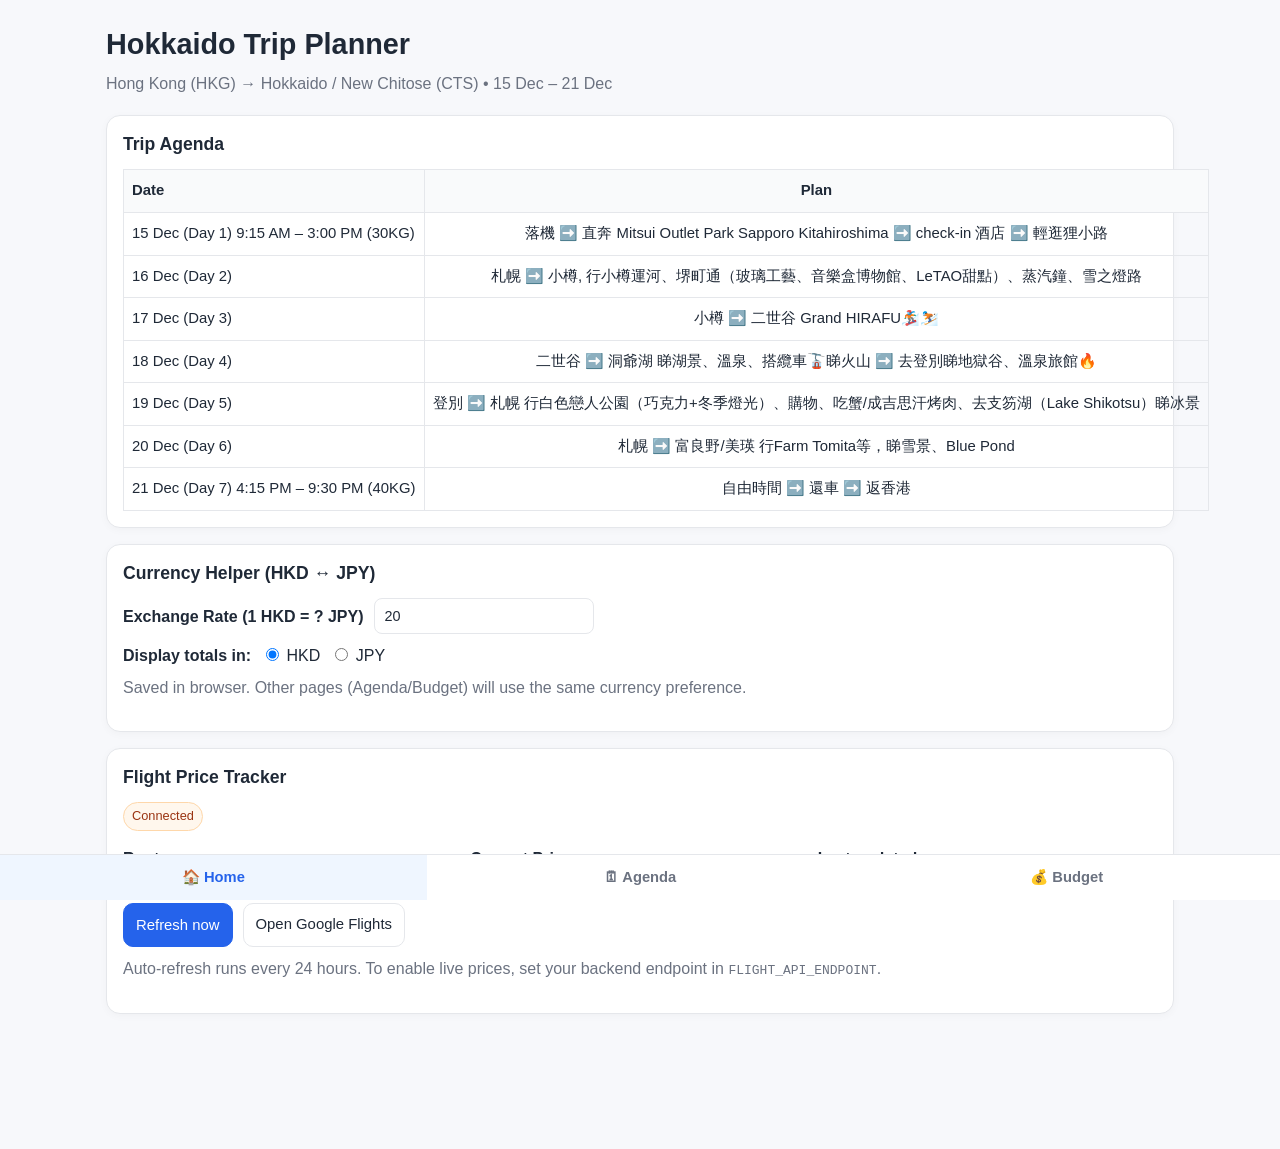
==== index.html @ 7d097be0 "Update itinerary details in index.html" ====
<!DOCTYPE html>
<html lang="en">
<head>
  <meta charset="UTF-8" />
  <meta name="viewport" content="width=device-width, initial-scale=1.0" />
  <meta name="theme-color" content="#2563eb" />
  <link rel="manifest" href="./manifest.json" />
  <title>Hokkaido Trip Planner • Home</title>

  <style>
    :root{
      --bg:#f7f8fb;
      --card:#ffffff;
      --text:#1f2937;
      --muted:#6b7280;
      --line:#e5e7eb;
      --brand:#2563eb;
      --brand-soft:#eff6ff;
    }

    *{box-sizing:border-box}

    body{
      margin:0;
      background:var(--bg);
      color:var(--text);
      font-family:Arial, Helvetica, sans-serif;
      line-height:1.45;
      padding-bottom:calc(72px + env(safe-area-inset-bottom));
    }

    .container{
      max-width:1100px;
      margin:24px auto;
      padding:0 16px 24px;
    }

    h1{margin:0 0 6px;font-size:1.8rem}
    .subtitle{color:var(--muted); margin-bottom:20px}

    .card{
      background:var(--card);
      border:1px solid var(--line);
      border-radius:14px;
      padding:16px;
      margin-bottom:16px;
      box-shadow:0 2px 8px rgba(0,0,0,0.03);
    }

    h2{
      font-size:1.1rem;
      margin:0 0 12px;
    }

    table{
      width:100%;
      border-collapse:collapse;
      font-size:0.93rem;
    }
    th, td{
      border:1px solid var(--line);
      padding:10px 8px;
      text-align:center;
      vertical-align:middle;
      white-space:nowrap;
    }
    th{
      background:#f9fafb;
      font-weight:700;
    }
    td:first-child, th:first-child{
      text-align:left;
      min-width:180px;
    }

    select, button, a.btn, input{
      border:1px solid var(--line);
      border-radius:10px;
      padding:10px 12px;
      font-size:0.93rem;
      background:#fff;
      color:var(--text);
      text-decoration:none;
      display:inline-block;
    }

    button, a.btn, select{
      cursor:pointer;
      min-height:44px;
    }

    button.primary{
      background:var(--brand);
      color:#fff;
      border-color:var(--brand);
    }

    :focus-visible{
      outline:3px solid #93c5fd;
      outline-offset:2px;
    }

    .row{
      display:flex;
      gap:10px;
      flex-wrap:wrap;
      align-items:center;
    }

    .muted{color:var(--muted)}

    .flight-status{
      display:inline-block;
      font-size:0.8rem;
      padding:4px 8px;
      border-radius:999px;
      background:#fff7ed;
      color:#9a3412;
      border:1px solid #fed7aa;
      margin-bottom:8px;
    }

    .flight-grid{
      display:grid;
      grid-template-columns:repeat(auto-fit,minmax(180px,1fr));
      gap:8px;
      margin:8px 0 10px;
    }

    input[type="number"]{
      width:100%;
      padding:9px 10px;
      border:1px solid var(--line);
      border-radius:8px;
      font-size:0.9rem;
    }

    /* Bottom Nav */
    .bottom-nav{
      position:fixed;
      left:0;
      right:0;
      bottom:0;
      display:grid;
      grid-template-columns:repeat(3,1fr);
      background:#fff;
      border-top:1px solid var(--line);
      z-index:999;
      padding-bottom:env(safe-area-inset-bottom);
    }

    .bottom-nav a{
      text-align:center;
      padding:12px 6px;
      text-decoration:none;
      color:#6b7280;
      font-weight:600;
      font-size:0.92rem;
    }

    .bottom-nav a.active{
      color:var(--brand);
      background:var(--brand-soft);
    }

    @media (max-width:640px){
      .row > *{width:100%}
      button, a.btn, select{width:100%}
      th, td{white-space:normal}
      td:first-child, th:first-child{min-width:unset}
    }
  </style>
</head>
<body data-page="home">
  <div class="container">
    <h1>Hokkaido Trip Planner</h1>
    <div class="subtitle">Hong Kong (HKG) → Hokkaido / New Chitose (CTS) • 15 Dec – 21 Dec</div>

    <!-- 1) Trip Agenda -->
    <section class="card">
      <h2>Trip Agenda</h2>
      <table>
        <thead>
          <tr><th>Date</th><th>Plan</th></tr>
        </thead>
        <tbody>
          <tr><td>15 Dec (Day 1) 9:15 AM – 3:00 PM (30KG)</td><td>落機 ➡️ 直奔 Mitsui Outlet Park Sapporo Kitahiroshima ➡️ check-in 酒店 ➡️ 輕逛狸小路</td></tr>
          <tr><td>16 Dec (Day 2)</td><td>札幌 ➡️ 小樽, 行小樽運河、堺町通（玻璃工藝、音樂盒博物館、LeTAO甜點）、蒸汽鐘、雪之燈路</td></tr>
          <tr><td>17 Dec (Day 3)</td><td>小樽 ➡️ 二世谷 Grand HIRAFU🏂⛷️</td></tr>
          <tr><td>18 Dec (Day 4)</td><td>二世谷 ➡️ 洞爺湖 睇湖景、溫泉、搭纜車🚡睇火山 ➡️ 去登別睇地獄谷、溫泉旅館🔥</td></tr>
          <tr><td>19 Dec (Day 5)</td><td>登別 ➡️ 札幌 行白色戀人公園（巧克力+冬季燈光）、購物、吃蟹/成吉思汗烤肉、去支笏湖（Lake Shikotsu）睇冰景</td></tr>
          <tr><td>20 Dec (Day 6)</td><td>札幌 ➡️ 富良野/美瑛 行Farm Tomita等，睇雪景、Blue Pond</td></tr>
          <tr><td>21 Dec (Day 7) 4:15 PM – 9:30 PM (40KG)</td><td>自由時間 ➡️ 還車 ➡️ 返香港</td></tr>
        </tbody>
      </table>
    </section>

    <!-- 2) Currency Helper -->
    <section class="card">
      <h2>Currency Helper (HKD ↔ JPY)</h2>
      <div class="row">
        <label for="fxRate"><strong>Exchange Rate (1 HKD = ? JPY)</strong></label>
        <input id="fxRate" type="number" min="0.01" step="0.0001" value="20" style="max-width:220px;" aria-label="Exchange rate from HKD to JPY" />
      </div>

      <div class="row" style="margin-top:10px;">
        <strong>Display totals in:</strong>
        <label><input type="radio" name="displayCurrency" value="HKD" checked /> HKD</label>
        <label><input type="radio" name="displayCurrency" value="JPY" /> JPY</label>
      </div>

      <p class="muted" style="margin-top:8px;">
        Saved in browser. Other pages (Agenda/Budget) will use the same currency preference.
      </p>
    </section>

    <!-- 3) Flight Price Tracker -->
    <section class="card">
      <h2>Flight Price Tracker</h2>
      <div id="flightStatus" class="flight-status" role="status" aria-live="polite">Not connected</div>

      <div class="flight-grid">
        <div><strong>Route:</strong><br>HKG ↔ CTS • 15 Dec → 21 Dec</div>
        <div><strong>Current Price:</strong><br><span id="flightPrice">HKD --</span></div>
        <div><strong>Last updated:</strong><br><span id="flightUpdated">--</span></div>
      </div>

      <div class="row">
        <button id="refreshFlight" class="primary" aria-label="Refresh flight price now">Refresh now</button>
        <a class="btn" target="_blank" rel="noopener noreferrer" href="https://www.google.com/travel/flights">Open Google Flights</a>
      </div>

      <p class="muted" style="margin-top:10px;">
        Auto-refresh runs every 24 hours. To enable live prices, set your backend endpoint in <code>FLIGHT_API_ENDPOINT</code>.
      </p>
    </section>
  </div>

  <!-- Bottom Navigation -->
  <nav class="bottom-nav" aria-label="Bottom Navigation">
    <a href="./index.html" data-page="home" class="active">🏠 Home</a>
    <a href="./agenda.html" data-page="agenda">🗓 Agenda</a>
    <a href="./budget.html" data-page="budget">💰 Budget</a>
  </nav>

  <script>
    // -----------------------------
    // Storage keys
    // -----------------------------
    const FX_KEY = "hokkaido_trip_fx_v1";

    // -----------------------------
    // Helpers
    // -----------------------------
    function readJSON(key, fallback) {
      try {
        const raw = localStorage.getItem(key);
        return raw ? JSON.parse(raw) : fallback;
      } catch {
        return fallback;
      }
    }

    function writeJSON(key, data) {
      localStorage.setItem(key, JSON.stringify(data));
    }

    function hkd(v) {
      return "HKD " + (Number(v) || 0).toLocaleString(undefined, { maximumFractionDigits: 2 });
    }

    function jpy(v) {
      return "JPY " + Math.round(Number(v) || 0).toLocaleString();
    }

    // -----------------------------
    // Currency helper
    // -----------------------------
    const fxRateInput = document.getElementById("fxRate");
    const displayCurrencyRadios = Array.from(document.querySelectorAll("input[name='displayCurrency']"));

    let fxState = readJSON(FX_KEY, { rate: 20, display: "HKD" });
    fxRateInput.value = fxState.rate || 20;
    displayCurrencyRadios.forEach(r => r.checked = r.value === (fxState.display || "HKD"));

    function fxRate() {
      return Math.max(0.0001, Number(fxRateInput.value) || 20);
    }

    function displayCurrency() {
      const selected = displayCurrencyRadios.find(r => r.checked);
      return selected ? selected.value : "HKD";
    }

    function jpyFromHkd(hkdValue) {
      return (Number(hkdValue) || 0) * fxRate();
    }

    function displayMoney(hkdValue) {
      return displayCurrency() === "JPY"
        ? jpy(jpyFromHkd(hkdValue))
        : hkd(hkdValue);
    }

    function saveFxState() {
      writeJSON(FX_KEY, {
        rate: fxRate(),
        display: displayCurrency()
      });
    }

    // -----------------------------
    // Flight tracker
    // -----------------------------
    const FLIGHT_API_ENDPOINT = "./flight.json";
    const AUTO_REFRESH_MS = 24 * 60 * 60 * 1000;

    const flightStatus = document.getElementById("flightStatus");
    const flightPrice = document.getElementById("flightPrice");
    const flightUpdated = document.getElementById("flightUpdated");
    const refreshFlightBtn = document.getElementById("refreshFlight");

    let lastFlightPriceHKD = null;

    function renderFlightPrice() {
      flightPrice.textContent =
        lastFlightPriceHKD == null ? "HKD --" : displayMoney(lastFlightPriceHKD);
    }

    async function refreshFlightPrice() {
      try {
        flightStatus.textContent = "Loading...";
        const res = await fetch(`${FLIGHT_API_ENDPOINT}?t=${Date.now()}`, { cache: "no-store" });
        if (!res.ok) throw new Error("HTTP " + res.status);

        const data = await res.json();
        lastFlightPriceHKD = Number(data.priceHKD ?? 0);

        renderFlightPrice();
        flightUpdated.textContent = data.updatedAt ?? new Date().toLocaleString();
        flightStatus.textContent = "Connected";
      } catch (e) {
        flightStatus.textContent = "Error";
      }
    }

    // FX changes should only re-render price display, not re-fetch API
    fxRateInput.addEventListener("input", () => {
      saveFxState();
      renderFlightPrice();
    });

    displayCurrencyRadios.forEach(r => {
      r.addEventListener("change", () => {
        saveFxState();
        renderFlightPrice();
      });
    });

    refreshFlightBtn.addEventListener("click", refreshFlightPrice);

    setInterval(refreshFlightPrice, AUTO_REFRESH_MS);

    document.addEventListener("visibilitychange", () => {
      if (!document.hidden) refreshFlightPrice();
    });

    // initial
    renderFlightPrice();
    refreshFlightPrice();

    // -----------------------------
    // PWA service worker
    // -----------------------------
    if ("serviceWorker" in navigator) {
      window.addEventListener("load", () => {
        navigator.serviceWorker
          .register("./service-worker.js")
          .catch(err => console.warn("Service Worker registration failed:", err));
      });
    }
  </script>
</body>
</html>
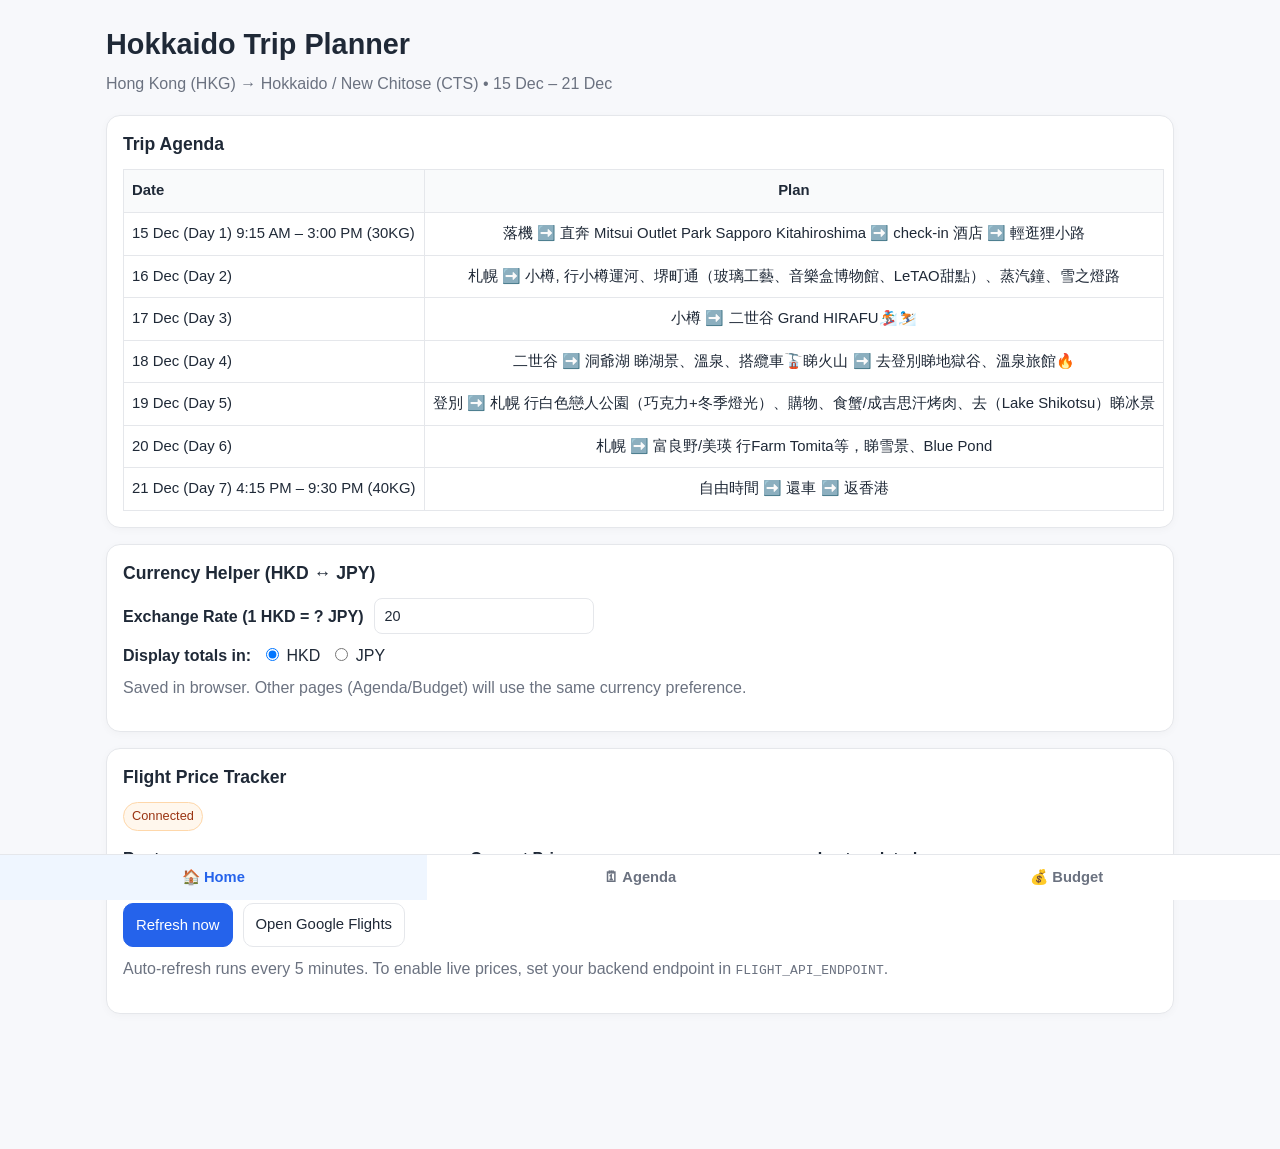
==== commit 33d49da5: "Update itinerary details and auto-refresh interval" ====
--- a/index.html
+++ b/index.html
@@ -188,7 +188,7 @@
           <tr><td>16 Dec (Day 2)</td><td>札幌 ➡️ 小樽, 行小樽運河、堺町通（玻璃工藝、音樂盒博物館、LeTAO甜點）、蒸汽鐘、雪之燈路</td></tr>
           <tr><td>17 Dec (Day 3)</td><td>小樽 ➡️ 二世谷 Grand HIRAFU🏂⛷️</td></tr>
           <tr><td>18 Dec (Day 4)</td><td>二世谷 ➡️ 洞爺湖 睇湖景、溫泉、搭纜車🚡睇火山 ➡️ 去登別睇地獄谷、溫泉旅館🔥</td></tr>
-          <tr><td>19 Dec (Day 5)</td><td>登別 ➡️ 札幌 行白色戀人公園（巧克力+冬季燈光）、購物、吃蟹/成吉思汗烤肉、去支笏湖（Lake Shikotsu）睇冰景</td></tr>
+          <tr><td>19 Dec (Day 5)</td><td>登別 ➡️ 札幌 行白色戀人公園（巧克力+冬季燈光）、購物、食蟹/成吉思汗烤肉、去（Lake Shikotsu）睇冰景</td></tr>
           <tr><td>20 Dec (Day 6)</td><td>札幌 ➡️ 富良野/美瑛 行Farm Tomita等，睇雪景、Blue Pond</td></tr>
           <tr><td>21 Dec (Day 7) 4:15 PM – 9:30 PM (40KG)</td><td>自由時間 ➡️ 還車 ➡️ 返香港</td></tr>
         </tbody>
@@ -231,7 +231,7 @@
       </div>
 
       <p class="muted" style="margin-top:10px;">
-        Auto-refresh runs every 24 hours. To enable live prices, set your backend endpoint in <code>FLIGHT_API_ENDPOINT</code>.
+        Auto-refresh runs every 5 minutes. To enable live prices, set your backend endpoint in <code>FLIGHT_API_ENDPOINT</code>.
       </p>
     </section>
   </div>
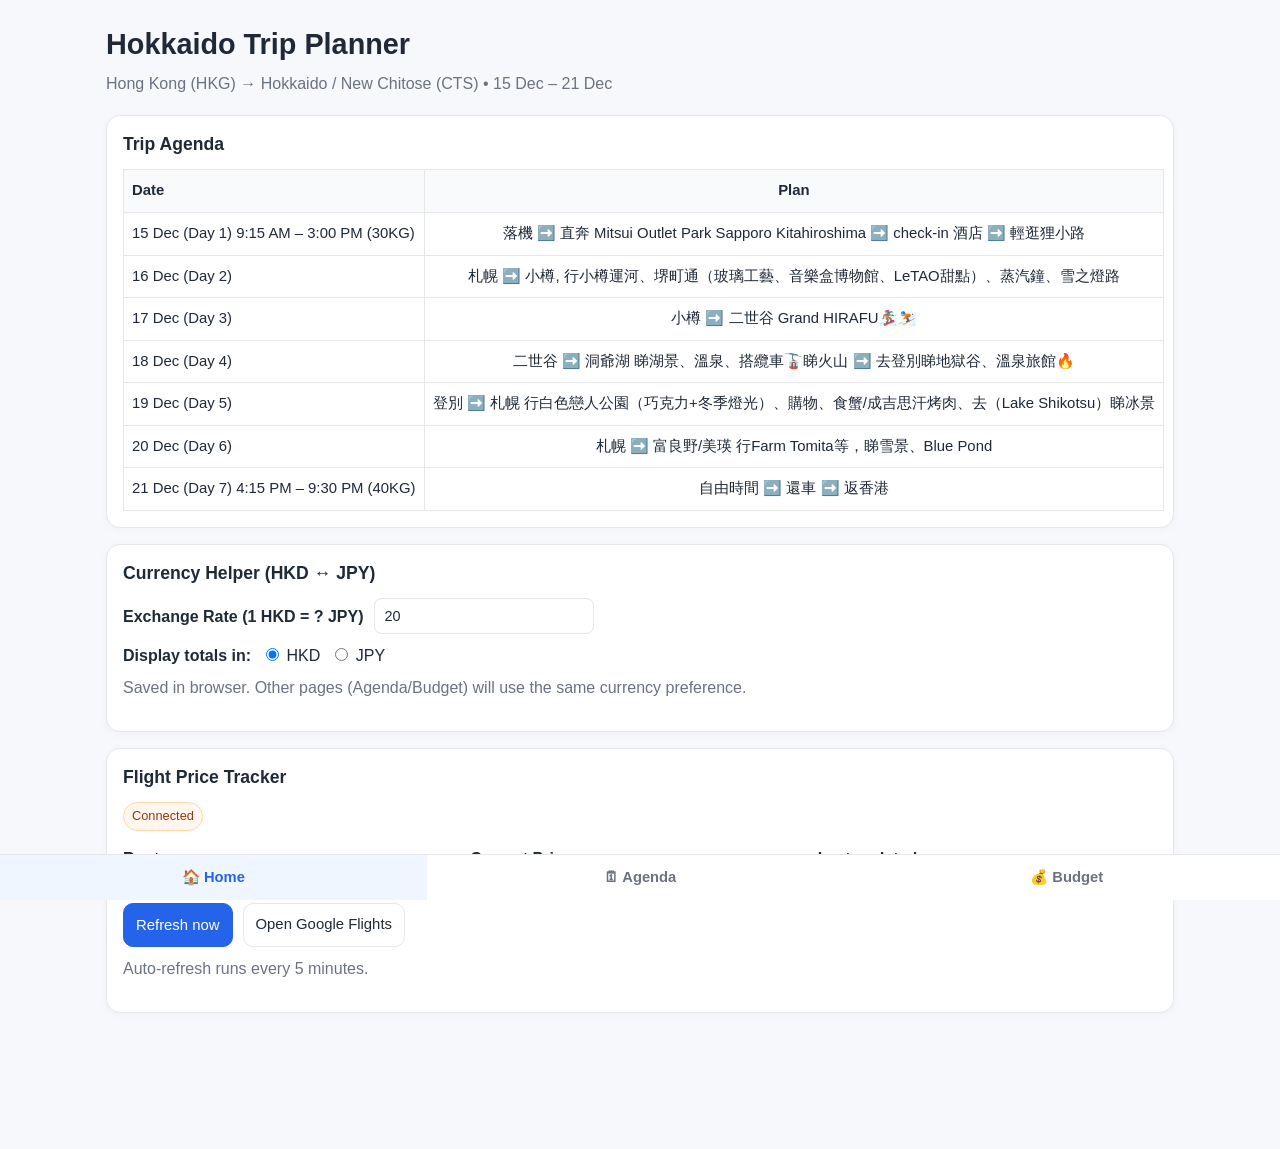
==== commit aa81b328: "Update auto-refresh message in index.html Removed instruction for setting backend endpoint in the au" ====
--- a/index.html
+++ b/index.html
@@ -231,7 +231,7 @@
       </div>
 
       <p class="muted" style="margin-top:10px;">
-        Auto-refresh runs every 5 minutes. To enable live prices, set your backend endpoint in <code>FLIGHT_API_ENDPOINT</code>.
+        Auto-refresh runs every 5 minutes.
       </p>
     </section>
   </div>
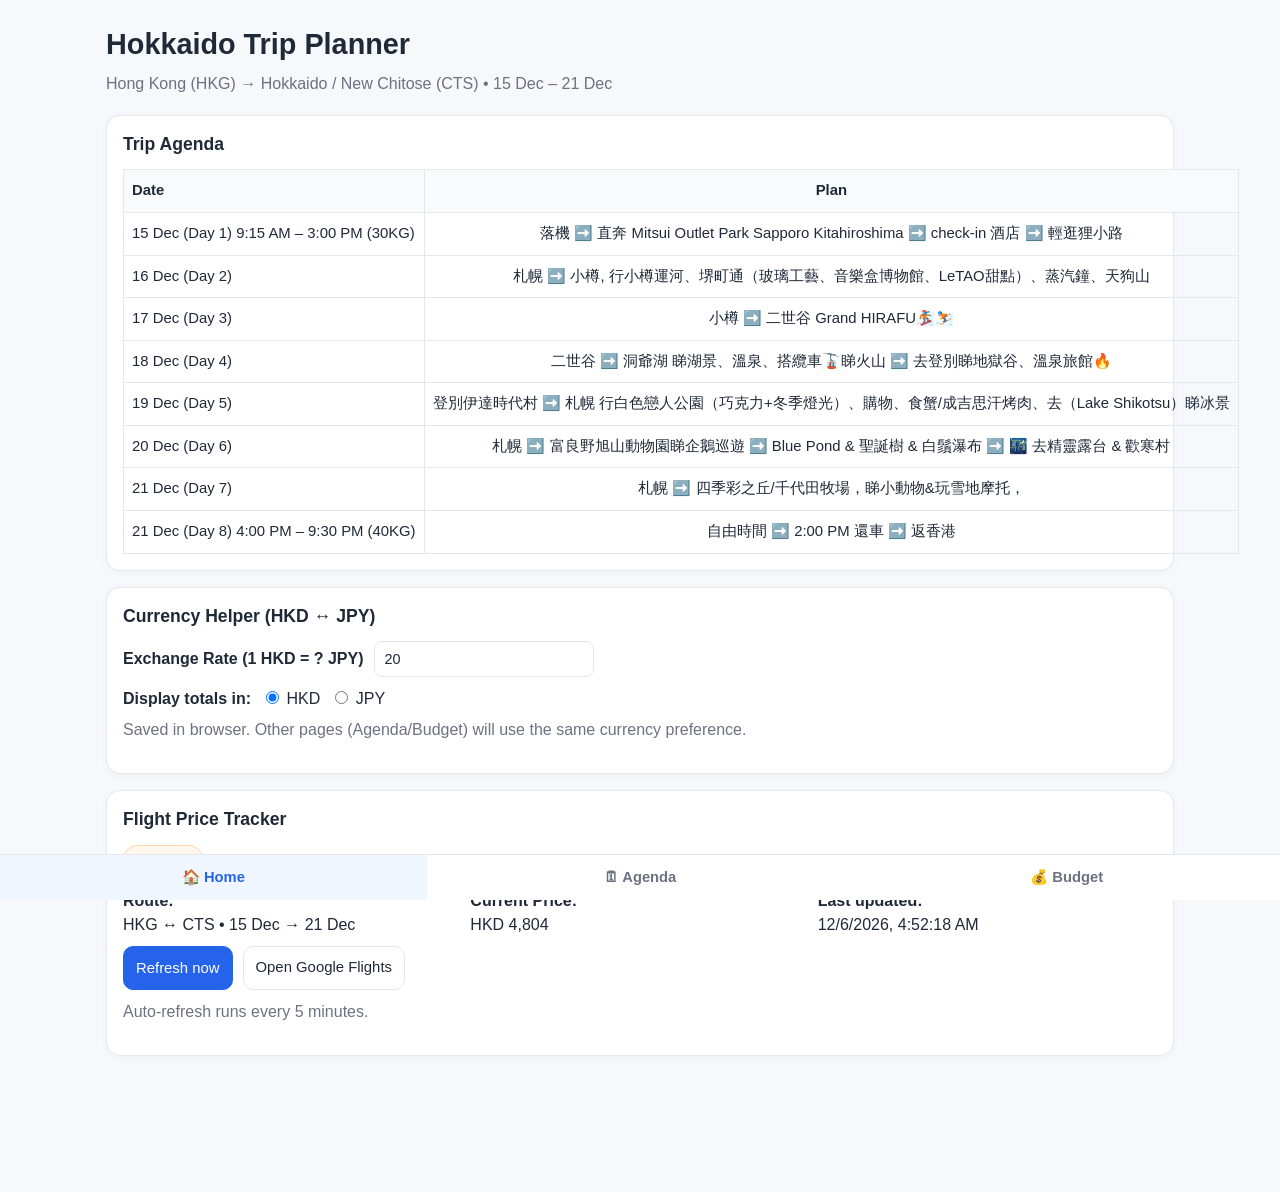
==== commit 5e18dc5e: "Update itinerary details for December trip" ====
--- a/index.html
+++ b/index.html
@@ -185,12 +185,13 @@
         </thead>
         <tbody>
           <tr><td>15 Dec (Day 1) 9:15 AM – 3:00 PM (30KG)</td><td>落機 ➡️ 直奔 Mitsui Outlet Park Sapporo Kitahiroshima ➡️ check-in 酒店 ➡️ 輕逛狸小路</td></tr>
-          <tr><td>16 Dec (Day 2)</td><td>札幌 ➡️ 小樽, 行小樽運河、堺町通（玻璃工藝、音樂盒博物館、LeTAO甜點）、蒸汽鐘、雪之燈路</td></tr>
+          <tr><td>16 Dec (Day 2)</td><td>札幌 ➡️ 小樽, 行小樽運河、堺町通（玻璃工藝、音樂盒博物館、LeTAO甜點）、蒸汽鐘、天狗山</td></tr>
           <tr><td>17 Dec (Day 3)</td><td>小樽 ➡️ 二世谷 Grand HIRAFU🏂⛷️</td></tr>
           <tr><td>18 Dec (Day 4)</td><td>二世谷 ➡️ 洞爺湖 睇湖景、溫泉、搭纜車🚡睇火山 ➡️ 去登別睇地獄谷、溫泉旅館🔥</td></tr>
-          <tr><td>19 Dec (Day 5)</td><td>登別 ➡️ 札幌 行白色戀人公園（巧克力+冬季燈光）、購物、食蟹/成吉思汗烤肉、去（Lake Shikotsu）睇冰景</td></tr>
-          <tr><td>20 Dec (Day 6)</td><td>札幌 ➡️ 富良野/美瑛 行Farm Tomita等，睇雪景、Blue Pond</td></tr>
-          <tr><td>21 Dec (Day 7) 4:15 PM – 9:30 PM (40KG)</td><td>自由時間 ➡️ 還車 ➡️ 返香港</td></tr>
+          <tr><td>19 Dec (Day 5)</td><td>登別伊達時代村 ➡️ 札幌 行白色戀人公園（巧克力+冬季燈光）、購物、食蟹/成吉思汗烤肉、去（Lake Shikotsu）睇冰景</td></tr>
+          <tr><td>20 Dec (Day 6)</td><td>札幌 ➡️ 富良野旭山動物園睇企鵝巡遊 ➡️ Blue Pond & 聖誕樹 & 白鬚瀑布 ➡️ 🌃 去精靈露台 & 歡寒村</td></tr>
+          <tr><td>21 Dec (Day 7)</td><td>札幌 ➡️ 四季彩之丘/千代田牧場，睇小動物&玩雪地摩托，</td></tr>
+          <tr><td>21 Dec (Day 8) 4:00 PM – 9:30 PM (40KG)</td><td>自由時間 ➡️ 2:00 PM 還車 ➡️ 返香港</td></tr>
         </tbody>
       </table>
     </section>
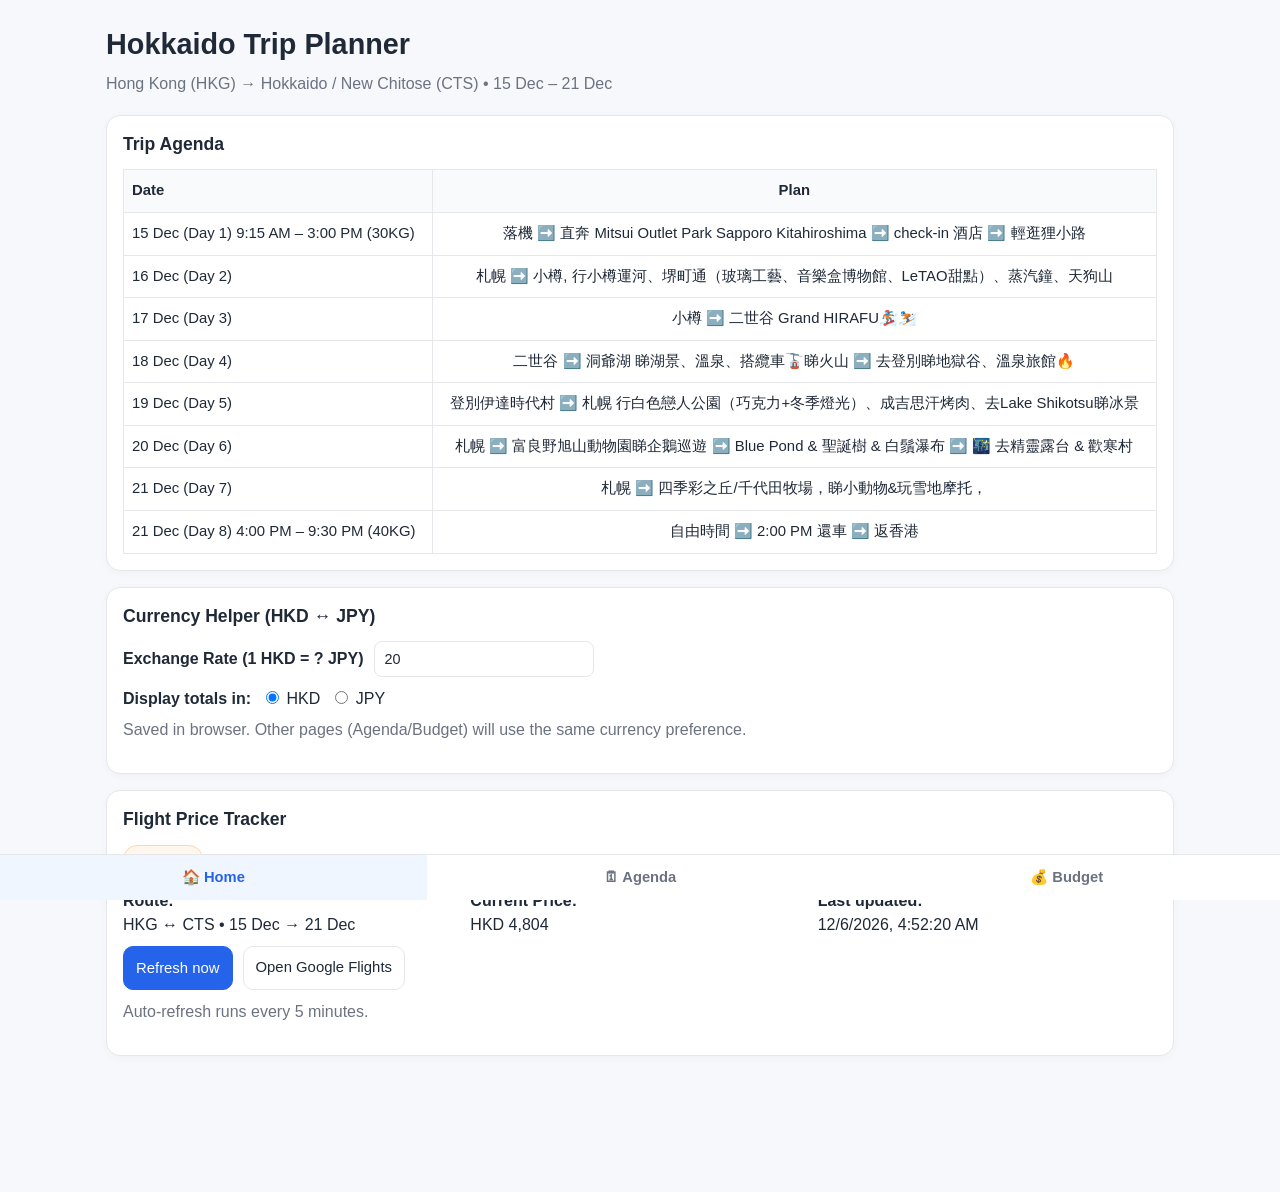
==== commit 613aac14: "Update itinerary for Day 5 in index.html Removed duplicate text and adjusted itinerary details for D" ====
--- a/index.html
+++ b/index.html
@@ -188,7 +188,7 @@
           <tr><td>16 Dec (Day 2)</td><td>札幌 ➡️ 小樽, 行小樽運河、堺町通（玻璃工藝、音樂盒博物館、LeTAO甜點）、蒸汽鐘、天狗山</td></tr>
           <tr><td>17 Dec (Day 3)</td><td>小樽 ➡️ 二世谷 Grand HIRAFU🏂⛷️</td></tr>
           <tr><td>18 Dec (Day 4)</td><td>二世谷 ➡️ 洞爺湖 睇湖景、溫泉、搭纜車🚡睇火山 ➡️ 去登別睇地獄谷、溫泉旅館🔥</td></tr>
-          <tr><td>19 Dec (Day 5)</td><td>登別伊達時代村 ➡️ 札幌 行白色戀人公園（巧克力+冬季燈光）、購物、食蟹/成吉思汗烤肉、去（Lake Shikotsu）睇冰景</td></tr>
+          <tr><td>19 Dec (Day 5)</td><td>登別伊達時代村 ➡️ 札幌 行白色戀人公園（巧克力+冬季燈光）、成吉思汗烤肉、去Lake Shikotsu睇冰景</td></tr>
           <tr><td>20 Dec (Day 6)</td><td>札幌 ➡️ 富良野旭山動物園睇企鵝巡遊 ➡️ Blue Pond & 聖誕樹 & 白鬚瀑布 ➡️ 🌃 去精靈露台 & 歡寒村</td></tr>
           <tr><td>21 Dec (Day 7)</td><td>札幌 ➡️ 四季彩之丘/千代田牧場，睇小動物&玩雪地摩托，</td></tr>
           <tr><td>21 Dec (Day 8) 4:00 PM – 9:30 PM (40KG)</td><td>自由時間 ➡️ 2:00 PM 還車 ➡️ 返香港</td></tr>
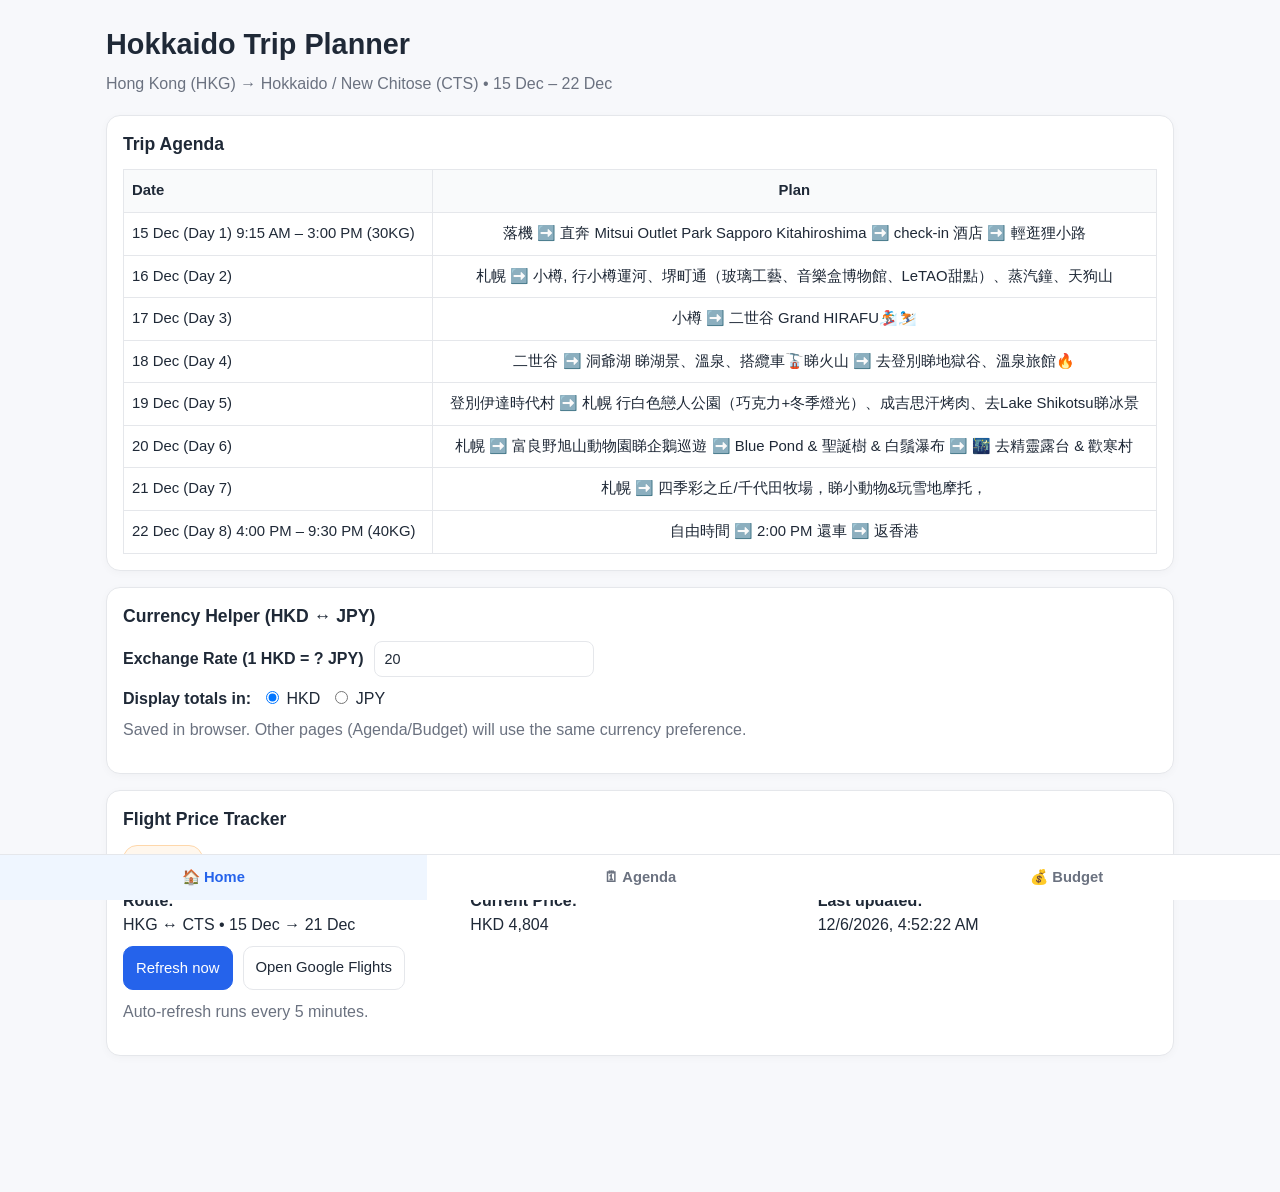
==== commit 85640a18: "Update trip end date from 21 Dec to 22 Dec" ====
--- a/index.html
+++ b/index.html
@@ -174,7 +174,7 @@
 <body data-page="home">
   <div class="container">
     <h1>Hokkaido Trip Planner</h1>
-    <div class="subtitle">Hong Kong (HKG) → Hokkaido / New Chitose (CTS) • 15 Dec – 21 Dec</div>
+    <div class="subtitle">Hong Kong (HKG) → Hokkaido / New Chitose (CTS) • 15 Dec – 22 Dec</div>
 
     <!-- 1) Trip Agenda -->
     <section class="card">
@@ -191,7 +191,7 @@
           <tr><td>19 Dec (Day 5)</td><td>登別伊達時代村 ➡️ 札幌 行白色戀人公園（巧克力+冬季燈光）、成吉思汗烤肉、去Lake Shikotsu睇冰景</td></tr>
           <tr><td>20 Dec (Day 6)</td><td>札幌 ➡️ 富良野旭山動物園睇企鵝巡遊 ➡️ Blue Pond & 聖誕樹 & 白鬚瀑布 ➡️ 🌃 去精靈露台 & 歡寒村</td></tr>
           <tr><td>21 Dec (Day 7)</td><td>札幌 ➡️ 四季彩之丘/千代田牧場，睇小動物&玩雪地摩托，</td></tr>
-          <tr><td>21 Dec (Day 8) 4:00 PM – 9:30 PM (40KG)</td><td>自由時間 ➡️ 2:00 PM 還車 ➡️ 返香港</td></tr>
+          <tr><td>22 Dec (Day 8) 4:00 PM – 9:30 PM (40KG)</td><td>自由時間 ➡️ 2:00 PM 還車 ➡️ 返香港</td></tr>
         </tbody>
       </table>
     </section>
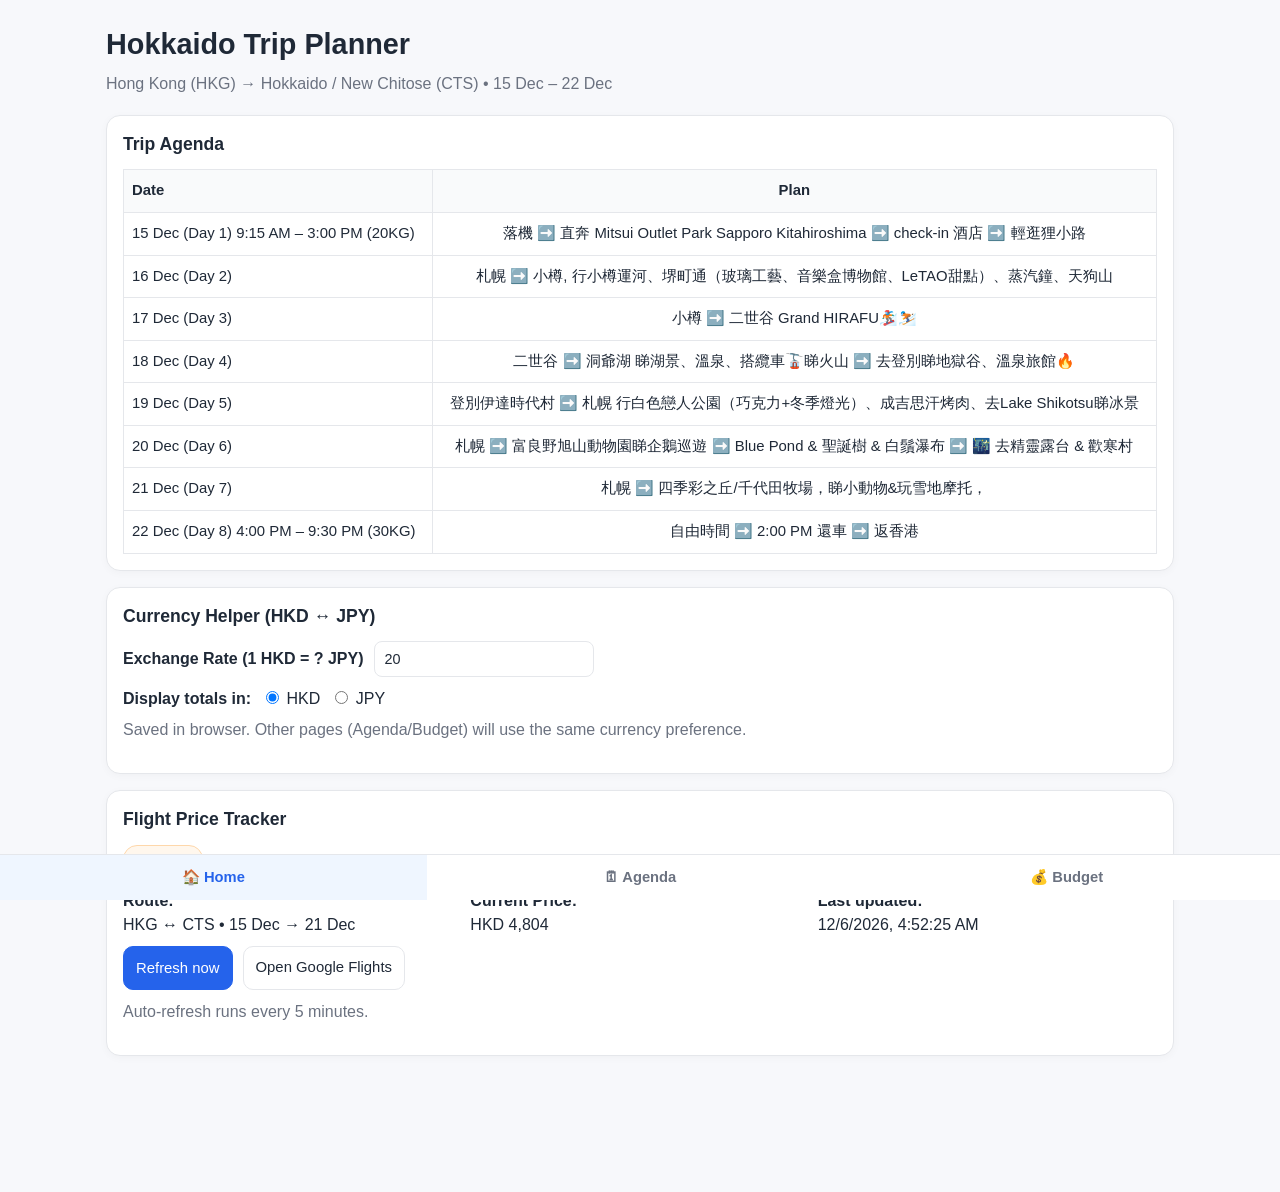
==== commit d8985b18: "Update index.html" ====
--- a/index.html
+++ b/index.html
@@ -184,14 +184,14 @@
           <tr><th>Date</th><th>Plan</th></tr>
         </thead>
         <tbody>
-          <tr><td>15 Dec (Day 1) 9:15 AM – 3:00 PM (30KG)</td><td>落機 ➡️ 直奔 Mitsui Outlet Park Sapporo Kitahiroshima ➡️ check-in 酒店 ➡️ 輕逛狸小路</td></tr>
+          <tr><td>15 Dec (Day 1) 9:15 AM – 3:00 PM (20KG)</td><td>落機 ➡️ 直奔 Mitsui Outlet Park Sapporo Kitahiroshima ➡️ check-in 酒店 ➡️ 輕逛狸小路</td></tr>
           <tr><td>16 Dec (Day 2)</td><td>札幌 ➡️ 小樽, 行小樽運河、堺町通（玻璃工藝、音樂盒博物館、LeTAO甜點）、蒸汽鐘、天狗山</td></tr>
           <tr><td>17 Dec (Day 3)</td><td>小樽 ➡️ 二世谷 Grand HIRAFU🏂⛷️</td></tr>
           <tr><td>18 Dec (Day 4)</td><td>二世谷 ➡️ 洞爺湖 睇湖景、溫泉、搭纜車🚡睇火山 ➡️ 去登別睇地獄谷、溫泉旅館🔥</td></tr>
           <tr><td>19 Dec (Day 5)</td><td>登別伊達時代村 ➡️ 札幌 行白色戀人公園（巧克力+冬季燈光）、成吉思汗烤肉、去Lake Shikotsu睇冰景</td></tr>
           <tr><td>20 Dec (Day 6)</td><td>札幌 ➡️ 富良野旭山動物園睇企鵝巡遊 ➡️ Blue Pond & 聖誕樹 & 白鬚瀑布 ➡️ 🌃 去精靈露台 & 歡寒村</td></tr>
           <tr><td>21 Dec (Day 7)</td><td>札幌 ➡️ 四季彩之丘/千代田牧場，睇小動物&玩雪地摩托，</td></tr>
-          <tr><td>22 Dec (Day 8) 4:00 PM – 9:30 PM (40KG)</td><td>自由時間 ➡️ 2:00 PM 還車 ➡️ 返香港</td></tr>
+          <tr><td>22 Dec (Day 8) 4:00 PM – 9:30 PM (30KG)</td><td>自由時間 ➡️ 2:00 PM 還車 ➡️ 返香港</td></tr>
         </tbody>
       </table>
     </section>
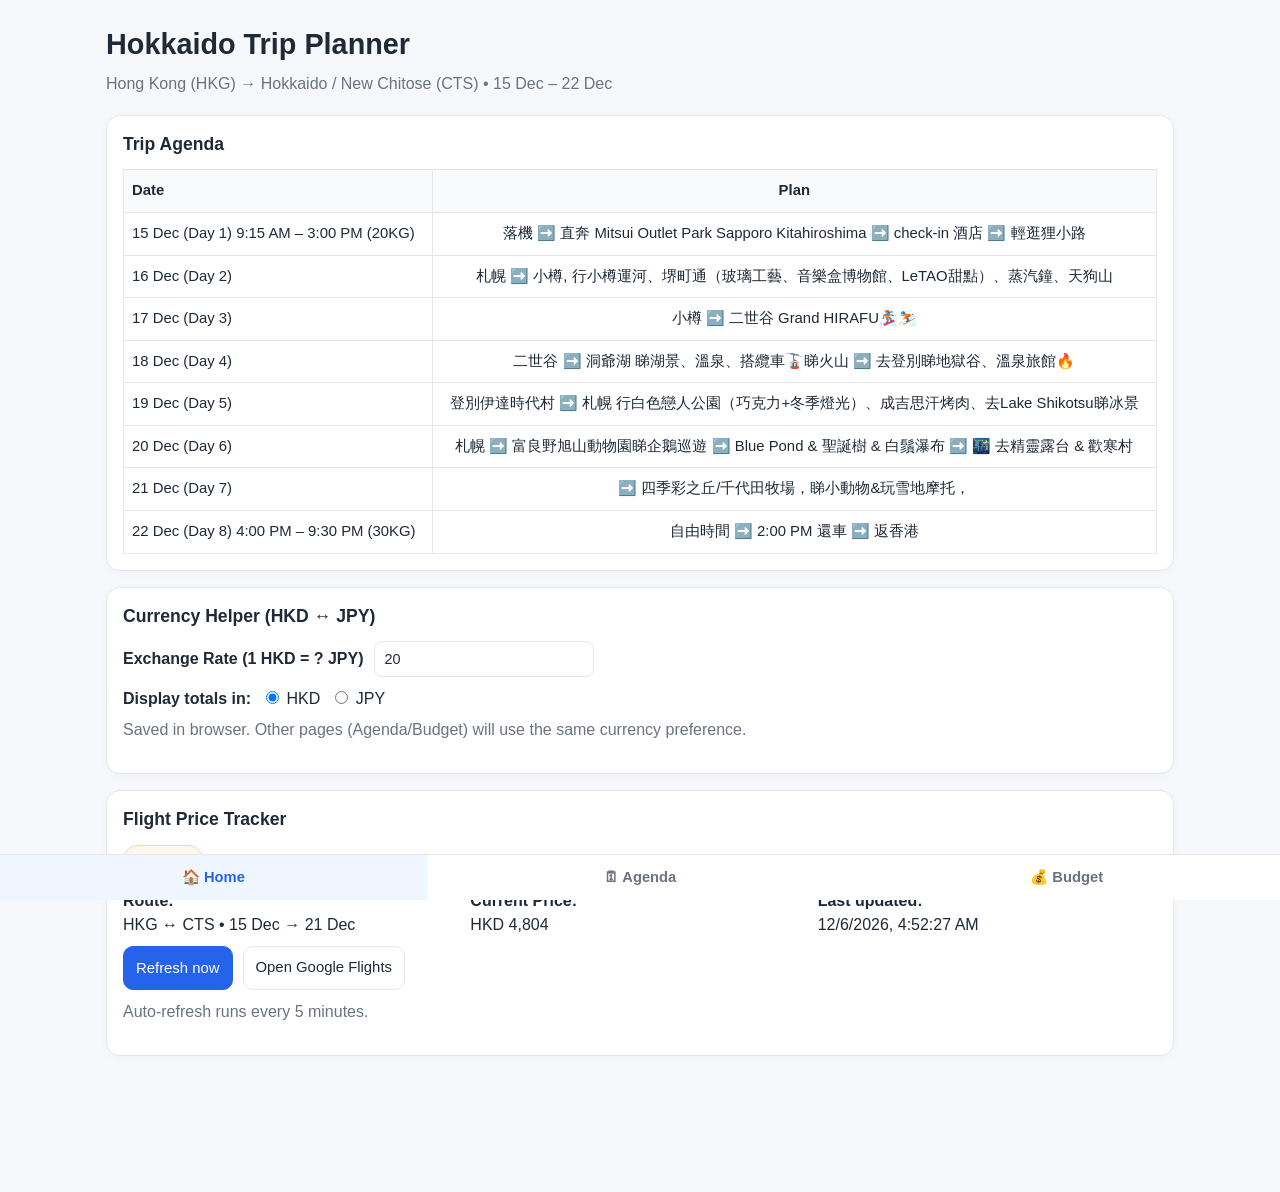
==== commit 254c7fe7: "Adjust Day 7 itinerary formatting in index.html" ====
--- a/index.html
+++ b/index.html
@@ -190,7 +190,7 @@
           <tr><td>18 Dec (Day 4)</td><td>二世谷 ➡️ 洞爺湖 睇湖景、溫泉、搭纜車🚡睇火山 ➡️ 去登別睇地獄谷、溫泉旅館🔥</td></tr>
           <tr><td>19 Dec (Day 5)</td><td>登別伊達時代村 ➡️ 札幌 行白色戀人公園（巧克力+冬季燈光）、成吉思汗烤肉、去Lake Shikotsu睇冰景</td></tr>
           <tr><td>20 Dec (Day 6)</td><td>札幌 ➡️ 富良野旭山動物園睇企鵝巡遊 ➡️ Blue Pond & 聖誕樹 & 白鬚瀑布 ➡️ 🌃 去精靈露台 & 歡寒村</td></tr>
-          <tr><td>21 Dec (Day 7)</td><td>札幌 ➡️ 四季彩之丘/千代田牧場，睇小動物&玩雪地摩托，</td></tr>
+          <tr><td>21 Dec (Day 7)</td><td>➡️ 四季彩之丘/千代田牧場，睇小動物&玩雪地摩托，</td></tr>
           <tr><td>22 Dec (Day 8) 4:00 PM – 9:30 PM (30KG)</td><td>自由時間 ➡️ 2:00 PM 還車 ➡️ 返香港</td></tr>
         </tbody>
       </table>
